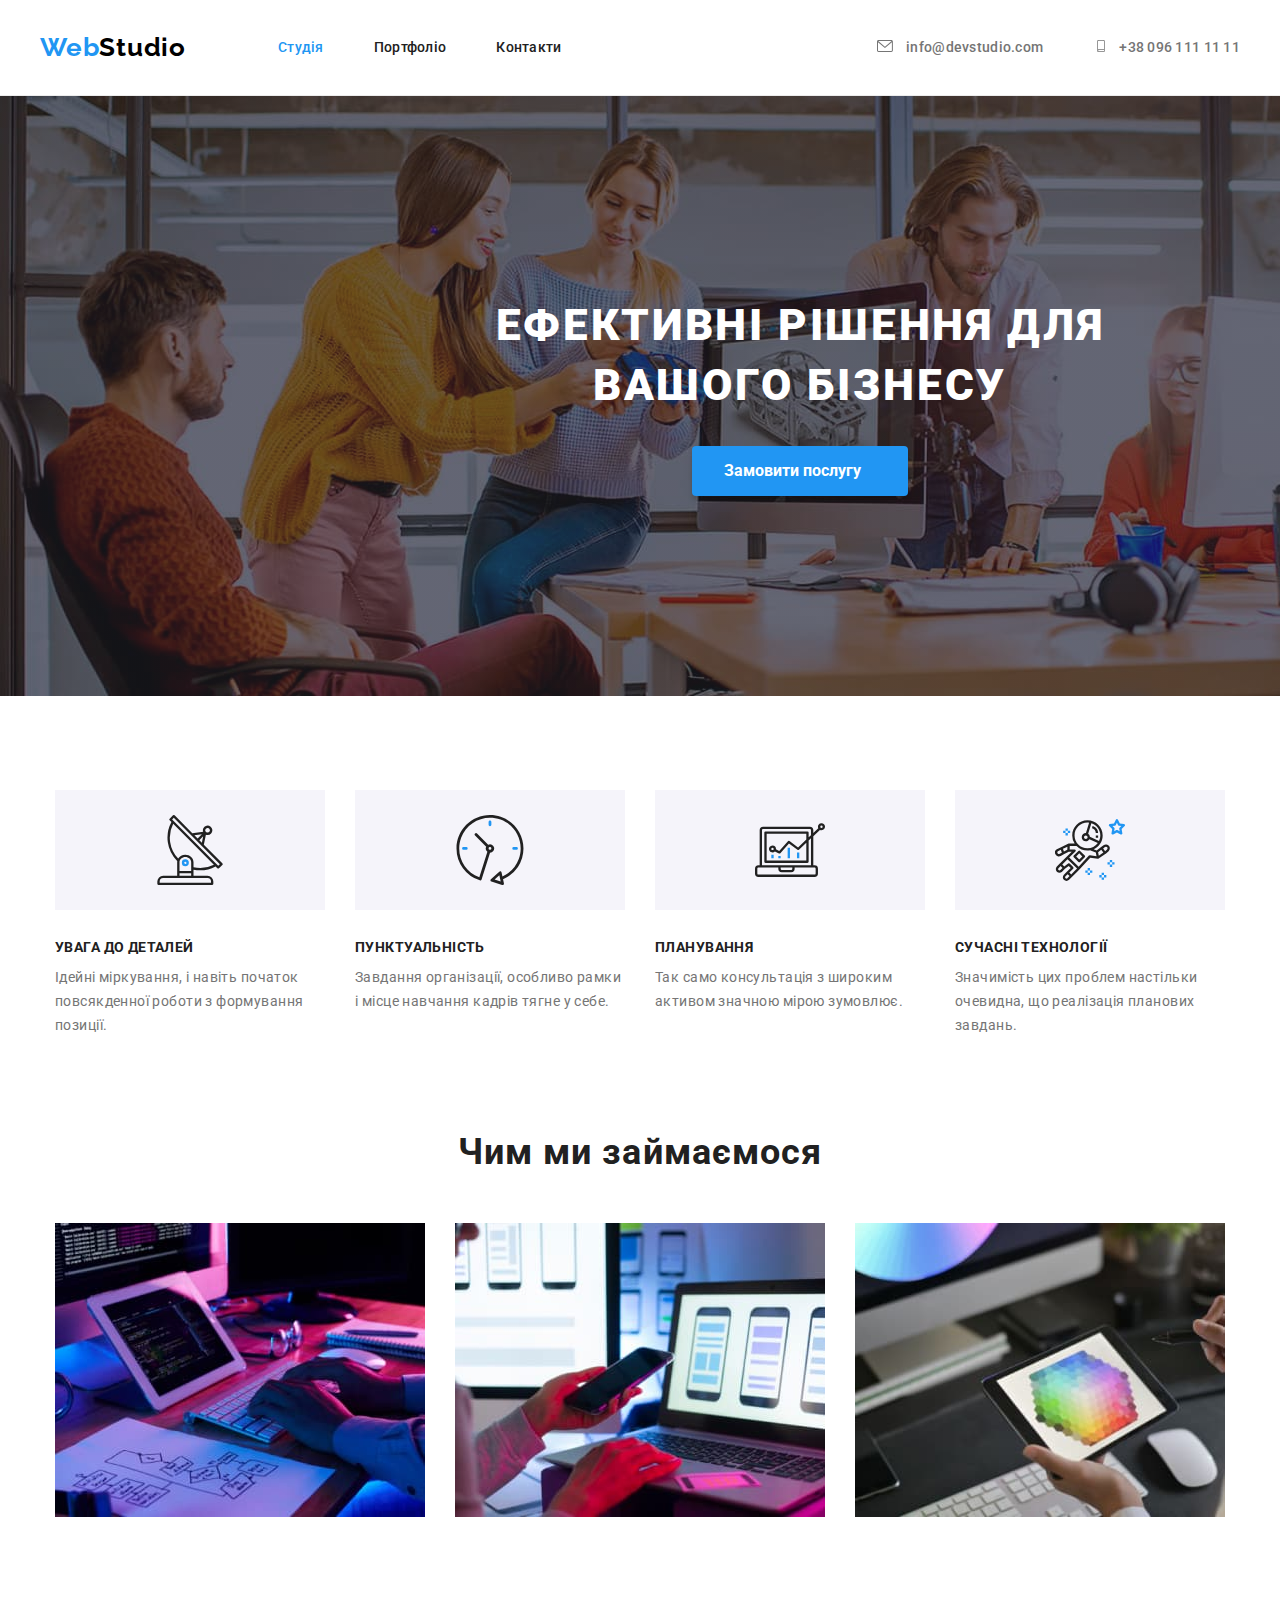
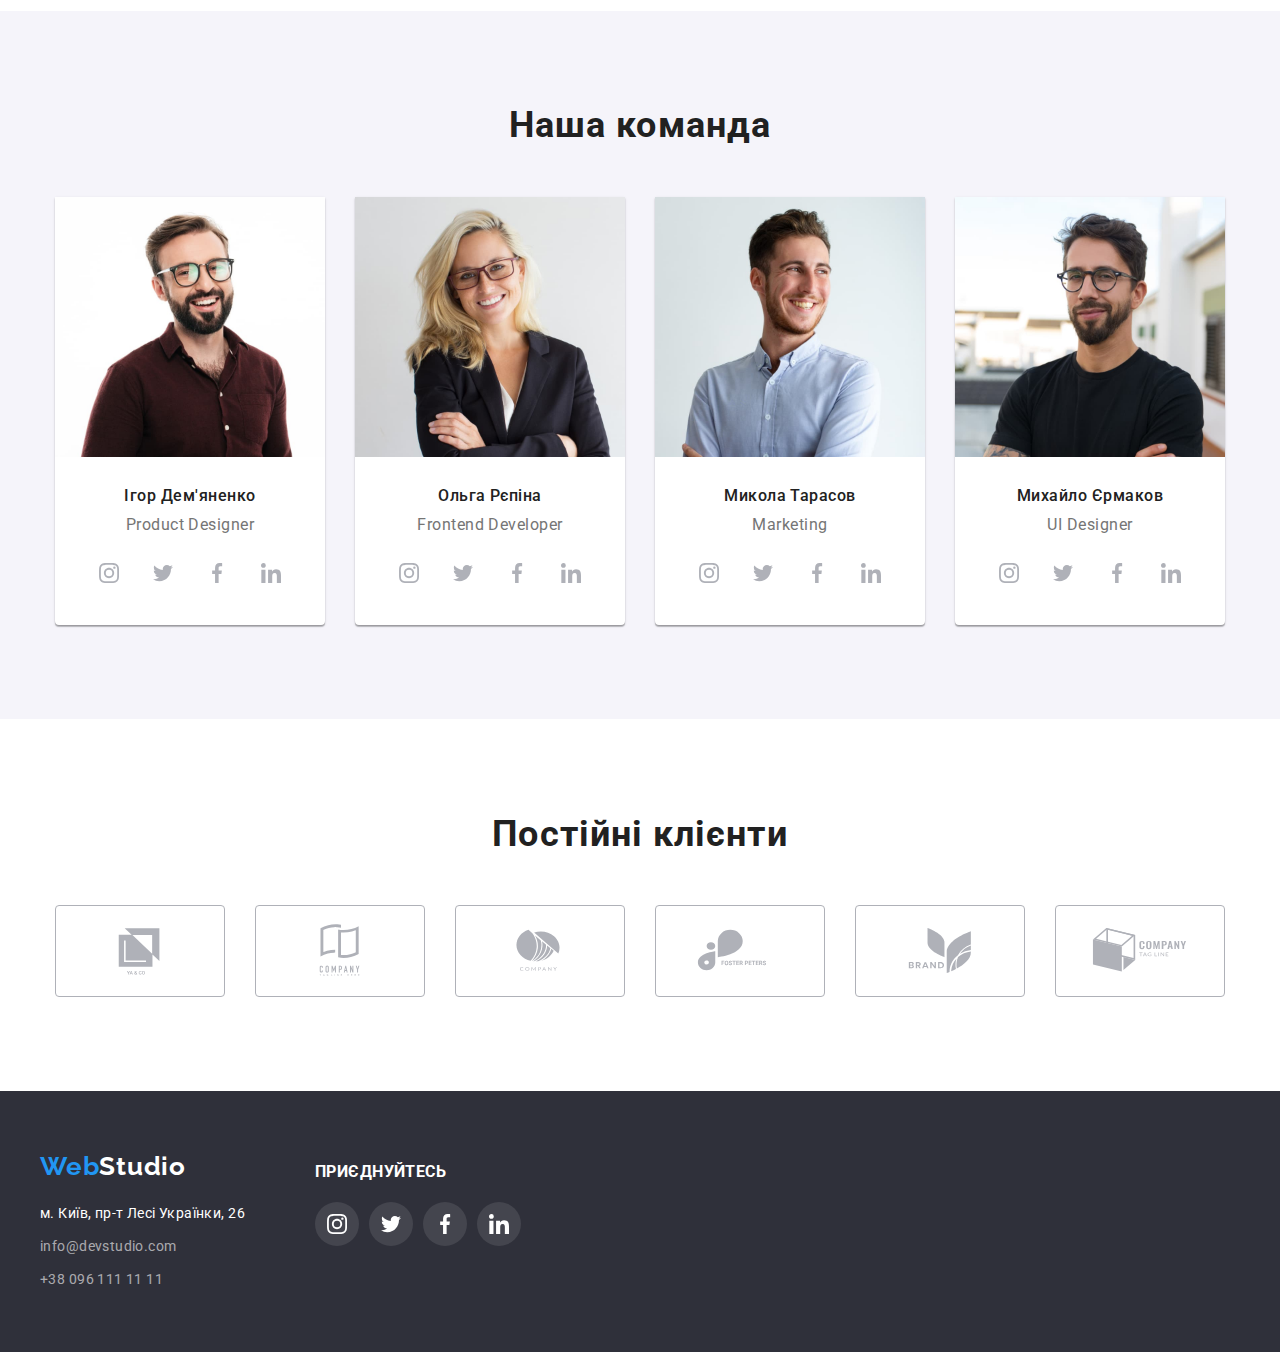
==== index.html @ 9e23d70c "Initial commit" ====
<!DOCTYPE html>
<html lang="uk">
  <head>
    <meta charset="UTF-8" />
    <meta http-equiv="X-UA-Compatible" content="IE=edge" />
    <meta name="viewport" content="width=device-width, initial-scale=1.0" />
    <link 
      rel="stylesheet" 
      href="https://cdnjs.cloudflare.com/ajax/libs/modern-normalize/1.1.0/modern-normalize.min.css 
" 
    />
    <link rel="stylesheet" href="./css/styles.css" />
    <link rel="preconnect" href="https://fonts.googleapis.com" />
    <link rel="preconnect" href="https://fonts.gstatic.com" crossorigin />
    <link
      href="https://fonts.googleapis.com/css2?family=Raleway:wght@700&family=Roboto:wght@400;500;700;900&display=swap"
      rel="stylesheet"
    />
    <title>Студія</title>
  </head>
  <body class="body">
    <header class="header">
      <div class="container header-container">
      <nav class="navigation">
        <a href="/" class="web"><span class="webt">Web</span>Studio</a>
        <ul class="headerlist">
          <li class="nav-item"><a href="./index.html" class="studio current">Студія</a></li>
          <li class="nav-item"><a href="./portfolio.html" class="port">Портфоліо</a></li>
          <li class="nav-item"><a href="" class="cont">Контакти</a></li>
        </ul>
      </nav>
      <ul class="info">
        <li class="nav-item">
          <a href="mailto:info@devstudio.com" class="mail"
            ><svg class="mail-svg" width="16" height="12">
              <use href="./images/icons.svg#mail"></use>
            </svg> info@devstudio.com</a
          >
        </li>
        <li class="nav-item"><a href="tel:+380961111111" class="tel"><svg class="tel-svg" width="16" height="12">
          <use href="./images/icons.svg#tel"></use>
        </svg>+38 096 111 11 11</a></li>
      </ul>
      </div>
    </header>

    <main class="main">
      <section class="main-info">
        <div class="container main-container">
        <h1 class="view">Ефективні рішення для вашого бізнесу</h1>
        <button type="button" class="main-btn">Замовити послугу</button>
        </div>
      </section>

      <section class="benefits">
        <div class="container benefit-container">
        <h2 class="our-benefits">Наші переваги</h2>
        <ul class="benefit-list">
          <li class="benefits-sum">
            <div class="detail">
            <svg class="details" width="70" height="70">
              <use href="./images/icons.svg#antenna"></use>
            </svg>
          </div>
            <h3 class="benefits-title">Увага до деталей</h3>
            <p class="benefits-text">
              Ідейні міркування, і навіть початок повсякденної роботи з
              формування позиції.
            </p>
          </li>
          <li class="benefits-sum">
            <div class="detail">
              <svg class="details" width="70" height="70">
                <use href="./images/icons.svg#clock"></use>
              </svg>
            </div>
            <h3 class="benefits-title">Пунктуальність</h3>
            <p class="benefits-text">
              Завдання організації, особливо рамки і місце навчання кадрів тягне
              у себе.
            </p>
          </li>
          <li class="benefits-sum">
            <div class="detail">
              <svg class="details" width="70" height="70">
                <use href="./images/icons.svg#diagram"></use>
              </svg>
            </div>
            <h3 class="benefits-title">Планування</h3>
            <p class="benefits-text">
              Так само консультація з широким активом значною мірою зумовлює.
            </p>
          </li>
          <li class="benefits-sum">
            <div class="detail">
              <svg class="details" width="70" height="70">
                <use href="./images/icons.svg#astronaut"></use>
              </svg>
            </div>
            <h3 class="benefits-title">Сучасні технології</h3>
            <p class="benefits-text">
              Значимість цих проблем настільки очевидна, що реалізація планових
              завдань.
            </p>
          </li>
        </ul>
        </div>
      </section>

      <section class="images">
        <div class="container images-container">
        <h2 class="images-title">Чим ми займаємося</h2>
        <ul class="images-list">
          <li class="images-text">
            <img
              src="./images/box1.jpg"
              alt="процес кодування"
              width="370"
              height="294"
            />
          </li>
          <li class="images-text">
            <img
              src="./images/box2.jpg"
              alt="аналітика"
              width="370"
              height="294"
            />
          </li>
          <li class="images-text">
            <img
              src="./images/box3.jpg"
              alt="графіка"
              width="370"
              height="294"
            />
          </li>
        </ul>
        </div>
      </section>

      <section class="team">
        <div class="container person-container">
        <h2 class="person-team">Наша команда</h2>
        <ul class="person-list">
          <li class="person-text">
            <img
              src="./images/img1.jpg"
              alt="картка 1"
              width="270"
              height="260"
            />
            <div class="social-cont">
            <h3 class="names">Ігор Дем'яненко</h3>
            <p class="team-text">Product Designer</p>
            <ul class="social">
              <li class="social-item">
                <a class="social-link" href="https://www.instagram.com"
                rel="noreferrer nooppener nofollow"
                target="_blank">
                  <svg class="" width="20" height="20">
                    <use href="./images/icons.svg#instagram"></use>
                  </svg>
                </a>
              </li>
              <li class="social-item">
                <a class="social-link" href="https://www.twitter.com"
                rel="noreferrer nooppener nofollow"
                target="_blank">
                  <svg class="" width="20" height="20">
                    <use href="./images/icons.svg#twitter"></use>
                  </svg>
                </a>
              </li>
              <li class="social-item">
                <a class="social-link" href="https://www.facebook.com"
                rel="noreferrer nooppener nofollow"
                target="_blank">
                  <svg class="" width="20" height="20">
                    <use href="./images/icons.svg#facebook"></use>
                  </svg>
                </a>
              </li>
              <li class="social-item">
                <a class="social-link" href="https://www.linkedin.com"
                rel="noreferrer nooppener nofollow"
                target="_blank">
                  <svg class="" width="20" height="20">
                    <use href="./images/icons.svg#linkedin"></use>
                  </svg>
                </a>
              </li>
            </ul>
          </div>
          </li>
          <li class="person-text">
            <img
              src="./images/img2.jpg"
              alt="картка 2"
              width="270"
              height="260"
            />
            <div class="social-cont">
            <h3 class="names">Ольга Рєпіна</h3>
            <p class="team-text">Frontend Developer</p>
            <ul class="social">
              <li class="social-item">
                <a class="social-link" href="https://www.instagram.com"
                rel="noreferrer nooppener nofollow"
                target="_blank">
                  <svg class="" width="20" height="20">
                    <use href="./images/icons.svg#instagram"></use>
                  </svg>
                </a>
              </li>
              <li class="social-item">
                <a class="social-link" href="https://www.twitter.com"
                rel="noreferrer nooppener nofollow"
                target="_blank">
                  <svg class="" width="20" height="20">
                    <use href="./images/icons.svg#twitter"></use>
                  </svg>
                </a>
              </li>
              <li class="social-item">
                <a class="social-link" href="https://www.facebook.com"
                rel="noreferrer nooppener nofollow"
                target="_blank">
                  <svg class="" width="20" height="20">
                    <use href="./images/icons.svg#facebook"></use>
                  </svg>
                </a>
              </li>
              <li class="social-item">
                <a class="social-link" href="https://www.linkedin.com"
                rel="noreferrer nooppener nofollow"
                target="_blank">
                  <svg class="" width="20" height="20">
                    <use href="./images/icons.svg#linkedin"></use>
                  </svg>
                </a>
              </li>
            </ul>
          </div>
          </li>
          <li class="person-text">
            <img
              src="./images/img3.jpg"
              alt="картка 3"
              width="270"
              height="260"
            />
            <div class="social-cont">
            <h3 class="names">Микола Тарасов</h3>
            <p class="team-text">Marketing</p>
            <ul class="social">
              <li class="social-item">
                <a class="social-link" href="https://www.instagram.com"
                rel="noreferrer nooppener nofollow"
                target="_blank">
                  <svg class="" width="20" height="20">
                    <use href="./images/icons.svg#instagram"></use>
                  </svg>
                </a>
              </li>
              <li class="social-item">
                <a class="social-link" href="https://www.twitter.com"
                rel="noreferrer nooppener nofollow"
                target="_blank">
                  <svg class="" width="20" height="20">
                    <use href="./images/icons.svg#twitter"></use>
                  </svg>
                </a>
              </li>
              <li class="social-item">
                <a class="social-link" href="https://www.facebook.com"
                rel="noreferrer nooppener nofollow"
                target="_blank">
                  <svg class="" width="20" height="20">
                    <use href="./images/icons.svg#facebook"></use>
                  </svg>
                </a>
              </li>
              <li class="social-item">
                <a class="social-link" href="https://www.linkedin.com"
                rel="noreferrer nooppener nofollow"
                target="_blank">
                  <svg class="" width="20" height="20">
                    <use href="./images/icons.svg#linkedin"></use>
                  </svg>
                </a>
              </li>
            </ul>
          </div>
          </li>
          <li class="person-text">
            <img
              src="./images/img4.jpg"
              alt="картка 4"
              width="270"
              height="260"
            />
            <div class="social-cont">
            <h3 class="names">Михайло Єрмаков</h3>
            <p class="team-text">UI Designer</p>
            <ul class="social">
              <li class="social-item">
                <a class="social-link" href="https://www.instagram.com"
                rel="noreferrer nooppener nofollow"
                target="_blank">
                  <svg class="" width="20" height="20">
                    <use href="./images/icons.svg#instagram"></use>
                  </svg>
                </a>
              </li>
              <li class="social-item">
                <a class="social-link" href="https://www.twitter.com"
                rel="noreferrer nooppener nofollow"
                target="_blank">
                  <svg class="" width="20" height="20">
                    <use href="./images/icons.svg#twitter"></use>
                  </svg>
                </a>
              </li>
              <li class="social-item">
                <a class="social-link" href="https://www.facebook.com"
                rel="noreferrer nooppener nofollow"
                target="_blank">
                  <svg class="" width="20" height="20">
                    <use href="./images/icons.svg#facebook"></use>
                  </svg>
                </a>
              </li>
              <li class="social-item">
                <a class="social-link" href="https://www.linkedin.com"
                rel="noreferrer nooppener nofollow"
                target="_blank">
                  <svg class="" width="20" height="20">
                    <use href="./images/icons.svg#linkedin"></use>
                  </svg>
                </a>
              </li>
            </ul>
          </div>
          </li>
        </ul>
        </div>
      </section>

<section class="clients">
  <h2 class="clients-title">Постійні клієнти</h2>
  <div class="clients-cont">
  <ul class="clients-list">
    <li class="clients-item">
      <a class="clients-link" href="">
        <svg width="106" height="60">
          <use href="./images/icons.svg#logo"></use>
        </svg>
      </a>
    </li>
    <li class="clients-item">
      <a class="clients-link" href="">
        <svg width="106" height="60">
          <use href="./images/icons.svg#logo-1"></use>
        </svg>
      </a>
    </li>
    <li class="clients-item">
      <a class="clients-link" href="">
        <svg width="106" height="60">
          <use href="./images/icons.svg#logo-2"></use>
        </svg>
      </a>
    </li>
    <li class="clients-item">
      <a class="clients-link" href="">
        <svg width="106" height="60">
          <use href="./images/icons.svg#logo-3"></use>
        </svg>
      </a>
    </li>
    <li class="clients-item">
      <a class="clients-link" href="">
        <svg width="106" height="60">
          <use href="./images/icons.svg#logo-4"></use>
        </svg>
      </a>
    </li>
    <li class="clients-item">
      <a class="clients-link" href="">
        <svg width="106" height="60">
          <use href="./images/icons.svg#logo-5"></use>
        </svg>
      </a>
    </li>
  </ul>
  </div>
</section>

  </main>



    <footer class="footer">
      <div class="container footer-container">
      <address class="footer-address">
        <a href="" class="footer-web"><span class="webt">Web</span>Studio</a>
        <ul class="footer-nav">
          <li class="footer-text">
            <a
              href="https://goo.gl/maps/LbcGju75ScbFFyYE7"
              target="_blank"
              rel="noferrer noopenner nofollow"
              class="footer-text"
              >м. Київ, пр-т Лесі Українки, 26</a
            >
          </li>
          <li class="footer-text">
            <a href="mailto:info@devstudio.com" class="footer-mail"
              >info@devstudio.com</a
            >
          </li>
          <li class="footer-text">
            <a href="tel:+380961111111" class="footer-tel">+38 096 111 11 11</a>
          </li>
        </ul>
      </address>
      <div class="footer-cont">
        <h3 class="footer-title">приєднуйтесь</h3>
          <ul class="footer-list">
            <li class="footer-item">
              <a class="footer-link" href="https://www.instagram.com"
              rel="noreferrer nooppener nofollow"
              target="_blank">
                <svg width="20" height="20">
                  <use href="./images/icons.svg#instagram"></use>
                </svg>
              </a>
            </li>
            <li class="footer-item">
              <a class="footer-link" href="https://www.twitter.com"
              rel="noreferrer nooppener nofollow"
              target="_blank">
                <svg width="20" height="20">
                  <use href="./images/icons.svg#twitter"></use>
                </svg>
              </a>
            </li>
            <li class="footer-item">
              <a class="footer-link" href="https://www.facebook.com"
              rel="noreferrer nooppener nofollow"
              target="_blank">
                <svg width="20" height="20">
                  <use href="./images/icons.svg#facebook"></use>
                </svg>
              </a>
            </li>
            <li class="footer-item">
              <a class="footer-link" href="https://www.linkedin.com"
              rel="noreferrer nooppener nofollow"
              target="_blank">
                <svg width="20" height="20">
                  <use href="./images/icons.svg#linkedin"></use>
                </svg>
              </a>
            </li>
          </ul>
        
      </div>
      </div>
    </footer>
  </body>
</html>
---- css/styles.css ----
:root {
  /* Кольори макету */

  --main-clr: #2196f3;
  --dark-grey-clr: #2f303a;
  --light-clr: #f5f5f5;
  --light-grey-clr: #f5f4fa;
  --grey-txt-clr: #757575;
  --dark-txt-clr: #212121;
  --light-txt-clr: #ffffff;
  --foot-grey-clr: rgba(255, 255, 255, 0.6);
  --dark-clr: #000000;
  --btn-clr: #188ce8;
  --icon-color: #afb1b8;

  /* Шрифти макету */

  --main-font: "Roboto", sans-serif;
  --logo-font: "Raleway", sans-serif;
}

h1,
h2,
h3,
h4,
h5,
h6,
p,
ul {
  margin: 0;
}

img {
  display: block;
}

.container {
  width: 1200px;
  padding-left: 15px;
  padding-right: 15px;
  margin: 0 auto;
}

.navigation,
.info {
  display: flex;
  align-items: center;
}

.navigation {
  margin-right: auto;
}

.body {
  font-family: "Roboto", sans-serif;
  color: var(--grey-txt-clr);
  font-size: 14px;
  letter-spacing: 0.03em;
}

.header {
  border-bottom: 1px solid #ececec;
}

.header-container {
  display: flex;
  align-items: center;
  margin-right: auto;
  padding: 32px 0;
}

.webt {
  font-family: var(--logo-font);
  font-weight: 700;
  font-size: 26px;
  line-height: 1.19;
  /* identical to box height */

  letter-spacing: 0.03em;

  color: var(--main-clr);
}

.web {
  font-family: var(--logo-font);
  font-weight: 700;
  font-size: 26px;
  line-height: 1.19;
  /* identical to box height */

  letter-spacing: 0.03em;
  color: var(--dark-clr);
  text-decoration: none;
  margin-right: 92px;
}

.headerlist,
.info {
  list-style: none;
  display: flex;
  gap: 50px;
  padding: 0;
}

.studio,
.port,
.cont,
.mail,
.tel {
  text-decoration: none;
  color: inherit;
  padding: 32px 0;
}

.studio {
  font-weight: 500;
  font-size: 14px;
  line-height: 1.14;
  letter-spacing: 0.02em;
  color: var(--dark-txt-clr);
  text-decoration: none;
}

.studio.current {
  color: var(--main-clr);
}

.studio:hover {
  color: var(--main-clr);
}

.port {
  font-weight: 500;
  font-size: 14px;
  line-height: 1.14;
  letter-spacing: 0.02em;
  color: var(--dark-txt-clr);
  text-decoration: none;
}

.port.current {
  color: var(--main-clr);
}

.port:hover {
  color: var(--main-clr);
}

.cont {
  font-weight: 500;
  font-size: 14px;
  line-height: 1.14;
  letter-spacing: 0.02em;
  color: var(--dark-txt-clr);
  text-decoration: none;
}

.cont:hover {
  color: var(--main-clr);
}

.mail {
  font-weight: 500;
  font-size: 14px;
  line-height: 1.14;
  letter-spacing: 0.02em;
  color: var(--grey-txt-clr);
  text-decoration: none;
  padding: 32px 0;
  fill: var(--grey-txt-clr);
}

.mail:hover {
  color: var(--main-clr);
  fill: var(--main-clr);
}

.mail-svg {
  margin-right: 10px;
}

.tel {
  font-weight: 500;
  font-size: 14px;
  line-height: 1.14;
  letter-spacing: 0.02em;
  color: var(--grey-txt-clr);
  text-decoration: none;
  padding: 32px 0;
  fill: var(--grey-txt-clr);
}

.tel:hover {
  color: var(--main-clr);
  fill: var(--main-clr);
}

.tel-svg {
  margin-right: 10px;
}

.main-info {
  background-color: var(--dark-grey-clr);
  padding-top: 200px;
  padding-bottom: 200px;
  background-image: linear-gradient(
      rgba(47, 48, 58, 0.4),
      rgba(47, 48, 58, 0.4)
    ),
    url(../images/business.jpg);
  background-size: cover;
  background-position: center;
  background-repeat: no-repeat;
  height: 600px;
  width: 1600px;
  margin: 0 auto;
}

.view {
  font-weight: 900;
  font-size: 44px;
  line-height: 1.36;
  /* or 136% */

  text-align: center;
  letter-spacing: 0.06em;
  text-transform: uppercase;
  color: var(--light-txt-clr);
  flex-wrap: wrap;
  width: 696px;
  margin: 0 auto 30px;
}

.main-btn {
  font-weight: 700;
  font-size: 16px;
  line-height: 1.87;
  /* identical to box height, or 188% */

  display: flex;
  align-items: center;
  text-align: center;
  cursor: pointer;
  color: var(--light-txt-clr);
  background-color: var(--main-clr);
  box-shadow: 0px 4px 4px rgba(0, 0, 0, 0.15);
  border-radius: 4px;
  padding: 10px 32px;
  border: transparent;
  width: 216px;
  margin: 0 auto;
}

.main-btn:hover {
  background-color: var(--btn-clr);
}

.benefit-container {
  display: flex;
}

.benefits {
  padding: 94px 0;
}

.benefit-list {
  display: flex;
  gap: 30px;
  padding-left: 0;
}

.our-benefits {
  display: none;
}

.detail {
  height: 120px;
  background-color: var(--light-grey-clr);
  display: flex;
  justify-content: center;
  align-items: center;
  margin-bottom: 30px;
}

.benefits-sum {
  list-style: none;
  width: 270px;
}

.benefits-title {
  font-weight: 700;
  font-size: 14px;
  line-height: 1.14;
  letter-spacing: 0.03em;
  text-transform: uppercase;
  color: var(--dark-txt-clr);
  text-decoration: none;
  margin-bottom: 10px;
}

.benefits-text {
  font-weight: 400;
  font-size: 14px;
  line-height: 1.71;
  /* or 171% */

  letter-spacing: 0.03em;
  color: var(--grey-txt-clr);
  gap: 30px;
}

.images {
  padding-bottom: 94px;
}

.images-container {
  display: flex;
  flex-direction: column;
  justify-content: center;
  align-items: center;
}

.images-title {
  font-weight: 700;
  font-size: 36px;
  line-height: 1.16;
  text-align: center;
  letter-spacing: 0.03em;
  color: var(--dark-txt-clr);
  margin-bottom: 50px;
}

.images-list {
  list-style: none;
  display: flex;
  gap: 30px;
  padding: 0;
}
.team {
  background-color: var(--light-grey-clr);
}

.person-container {
  padding-top: 94px;
  padding-bottom: 94px;
}

.person-list {
  list-style: none;
  display: flex;
  gap: 30px;
  padding: 0;
}

.person-team {
  font-weight: 700;
  font-size: 36px;
  line-height: 1.16;
  text-align: center;
  letter-spacing: 0.03em;
  color: var(--dark-txt-clr);
  margin-bottom: 50px;
}

.person-text {
  background-color: #ffffff;
  box-shadow: 0px 1px 3px rgba(0, 0, 0, 0.12), 0px 1px 1px rgba(0, 0, 0, 0.14),
    0px 2px 1px rgba(0, 0, 0, 0.2);
  border-radius: 0px 0px 4px 4px;
}

.names {
  font-weight: 500;
  font-size: 16px;
  line-height: 1.18;
  /* identical to box height */

  text-align: center;
  letter-spacing: 0.03em;
  color: var(--dark-txt-clr);
  margin-bottom: 10px;
}

.team-text {
  font-weight: 400;
  font-size: 16px;
  line-height: 1.18;
  /* identical to box height */

  text-align: center;
  letter-spacing: 0.03em;
  color: var(--grey-txt-clr);
}

.social-cont {
  padding: 30px 0;
}

.social {
  list-style: none;
  display: flex;
  justify-content: center;
  align-items: center;
  padding: 0;
  gap: 10px;
  margin-top: 16px;
}

.social-item {
}

.social-link {
  width: 44px;
  height: 44px;
  background-color: var(--light-txt-clr);
  border-radius: 50%;
  fill: var(--icon-color);
  display: flex;
  justify-content: center;
  align-items: center;
}

.social-link:hover,
.social-link:focus {
  background-color: var(--main-clr);
  fill: var(--light-txt-clr);
}

.clients {
  padding: 94px 0;
}

.clients-title {
  font-weight: 700;
  font-size: 36px;
  line-height: calc(42 / 36);
  text-align: center;
  letter-spacing: 0.03em;
  margin-bottom: 50px;
  color: var(--dark-txt-clr);
}

.clients-list {
  list-style: none;
  display: flex;
  padding: 0;
  gap: 30px;
}

.clients-cont {
  display: flex;
  justify-content: center;
  align-items: center;
}

.clients-item {
}

.clients-link {
  fill: var(--icon-color);
  width: 170px;
  height: 92px;
  border: 1px solid #afb1b8;
  display: flex;
  justify-content: center;
  align-items: center;
  border-radius: 4px;
}

.clients-link:hover,
.clients-link:focus {
  fill: var(--main-clr);
  border: 1px solid var(--main-clr);
}

.footer-container {
  padding: 60px 0;
  display: flex;
}

.footer-address {
  margin-right: 70px;
}

.footer {
  background-color: var(--dark-grey-clr);
}

.footer-web {
  font-family: var(--logo-font);
  font-weight: 700;
  font-size: 26px;
  line-height: 1.19;
  /* identical to box height */

  letter-spacing: 0.03em;
  color: var(--light-txt-clr);
  text-decoration: none;
  display: inline-block;
  margin-bottom: 20px;
  font-style: normal;
}

.footer-nav {
  list-style: none;
  padding-left: 0;
}

.footer-text {
  font-style: normal;
  font-weight: 400;
  font-size: 14px;
  line-height: 1.71;
  /* or 171% */

  letter-spacing: 0.03em;
  color: var(--light-txt-clr);
  text-decoration: none;
  margin-bottom: 9px;
}

.footer-text:last-child {
  margin-bottom: 0px;
}

.footer-text:hover {
  color: var(--main-clr);
}

.footer-mail {
  font-style: normal;
  font-weight: 400;
  font-size: 14px;
  line-height: 1.71;
  /* or 171% */

  letter-spacing: 0.03em;
  color: var(--foot-grey-clr);
  text-decoration: none;
  display: inline-block;
}

.footer-mail:hover {
  color: var(--main-clr);
}

.footer-tel {
  font-style: normal;
  font-weight: 400;
  font-size: 14px;
  line-height: 1.71;
  /* or 171% */

  letter-spacing: 0.03em;
  color: var(--foot-grey-clr);
  text-decoration: none;
}

.footer-tel:hover {
  color: var(--main-clr);
}

.footer-cont {
}

.footer-title {
  text-transform: uppercase;
  padding-top: 12px;
  color: var(--light-txt-clr);
}

.footer-list {
  list-style: none;
  display: flex;
  padding: 0;
  gap: 10px;
  margin-top: 20px;
}

.footer-item {
}

.footer-link {
  width: 44px;
  height: 44px;
  background-color: rgba(255, 255, 255, 0.1);
  border-radius: 50%;
  display: flex;
  justify-content: center;
  align-items: center;
  fill: var(--light-txt-clr);
}

.footer-link:hover,
.footer-link:focus {
  background-color: var(--main-clr);
  fill: var(--light-txt-clr);
}

.section-port {
  padding-top: 94px;
  padding-bottom: 94px;
}

.port-container {
  display: flex;
  flex-direction: column;
  align-items: center;
}

.port-title {
  display: none;
}

.port-btns {
  list-style: none;
  display: flex;
  gap: 8px;
  padding-left: 0;
  margin-bottom: 50px;
}

.port-btn {
  cursor: pointer;
  background-color: var(--light-grey-clr);
  border: 0;
  font-weight: 500;
  font-size: 16px;
  font-family: inherit;
  line-height: 1.62;
  text-align: center;
  letter-spacing: 0.03em;
  border: transparent;
  border-radius: 4px;
  padding: 6px 25px;
  box-shadow: 0px 3px 1px rgba(0, 0, 0, 0.1), 0px 1px 2px rgba(0, 0, 0, 0.08),
    0px 2px 2px rgba(0, 0, 0, 0.12);
}

.port-btn:hover,
.port-btn:focus {
  background-color: var(--main-clr);
  color: var(--light-txt-clr);
}

.port-items {
  display: flex;
  flex-wrap: wrap;
  gap: 30px;
  padding: 0 0 94px;
}

.port-div {
  padding: 20px 24px;
  border-right: 1px solid #eeeeee;
  border-left: 1px solid #eeeeee;
  border-bottom: 1px solid #eeeeee;
}

.port-item {
  background-color: #ffffff;
  border: 0 solid #eeeeee;
  list-style: none;
  width: calc((100% - 60px) / 3);
  padding: 0;
}

.port-link:hover,
.port-link:focus {
  box-shadow: 0px 1px 1px rgba(0, 0, 0, 0.12), 0px 4px 4px rgba(0, 0, 0, 0.06),
    1px 4px 6px rgba(0, 0, 0, 0.16);
}

.port-link {
  display: block;
  text-decoration: none;
  color: var(--dark-txt-clr);
  width: 370px;
}

.port-titles {
  font-weight: 700;
  font-size: 18px;
  line-height: 2;
  letter-spacing: 0.06em;
}

.port-text {
  font-size: 16px;
  line-height: 1.87;
  letter-spacing: 0.03em;
  color: var(--grey-txt-clr);
}
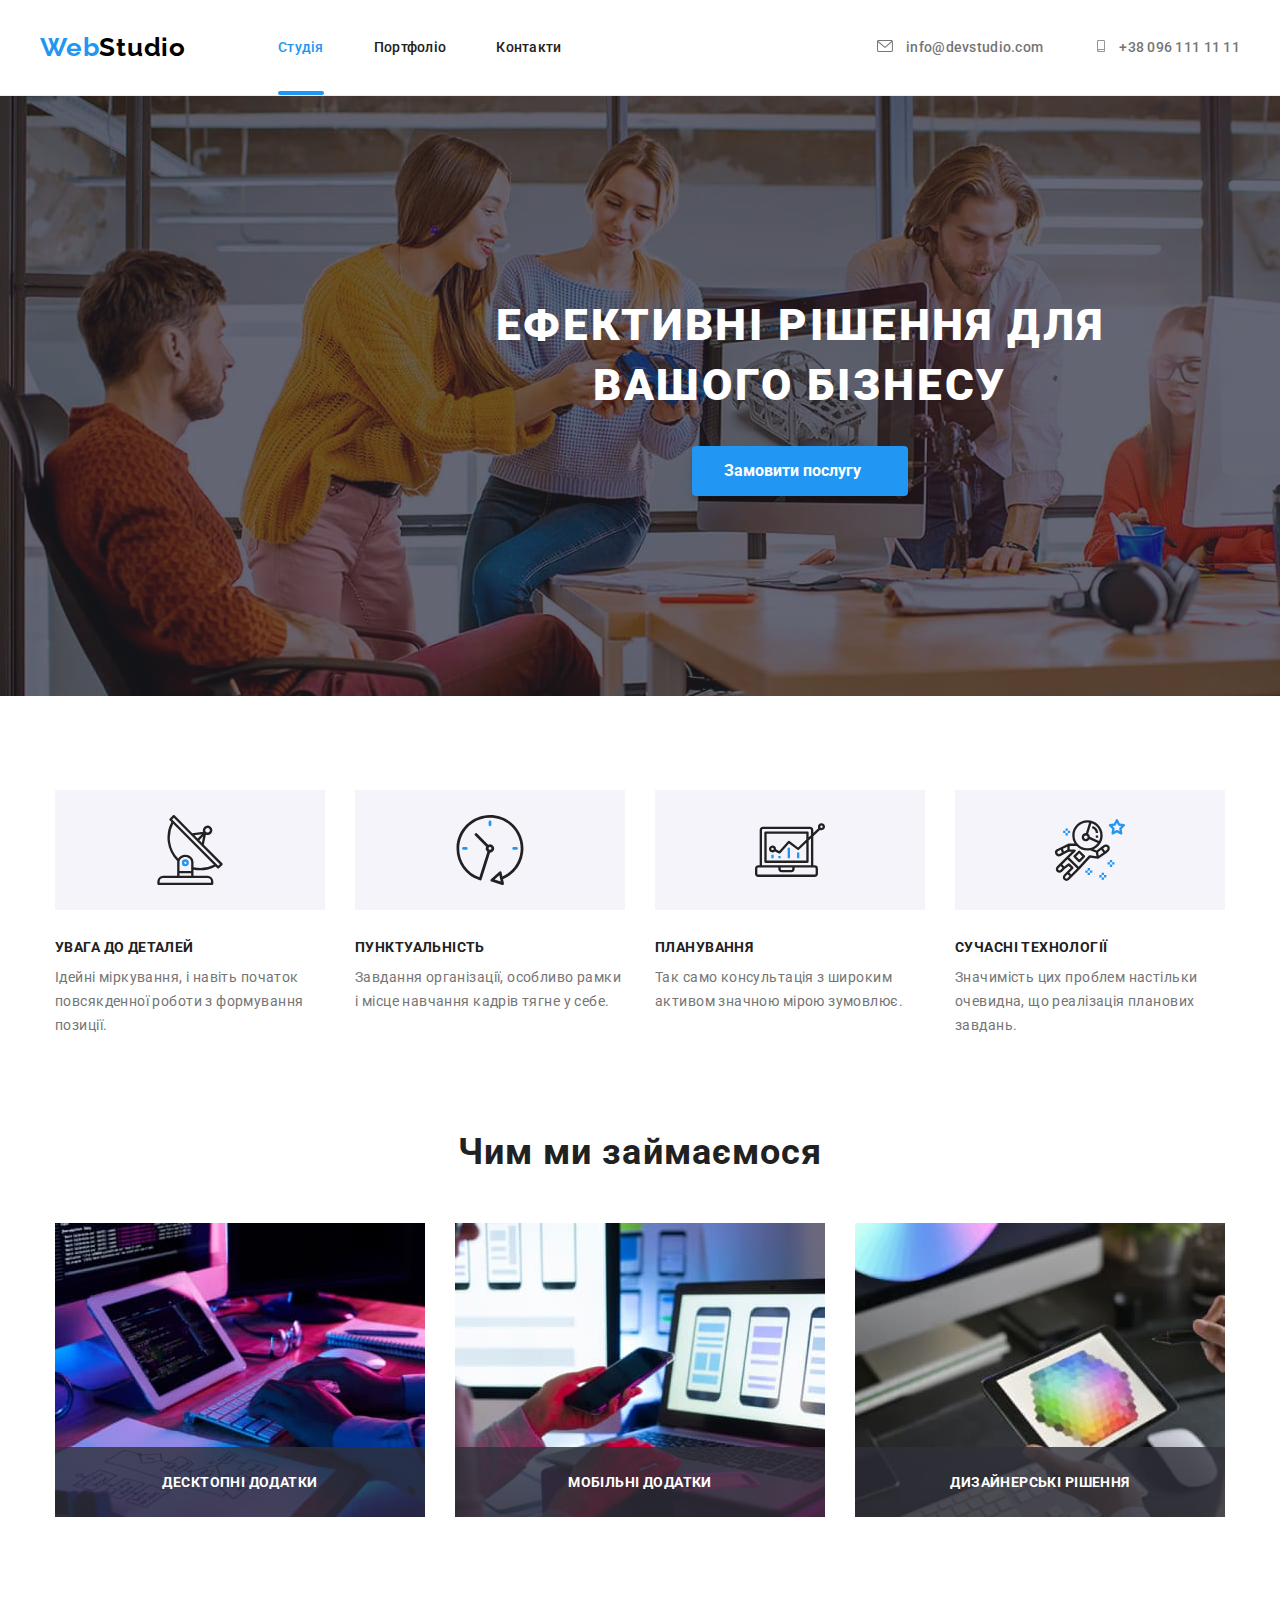
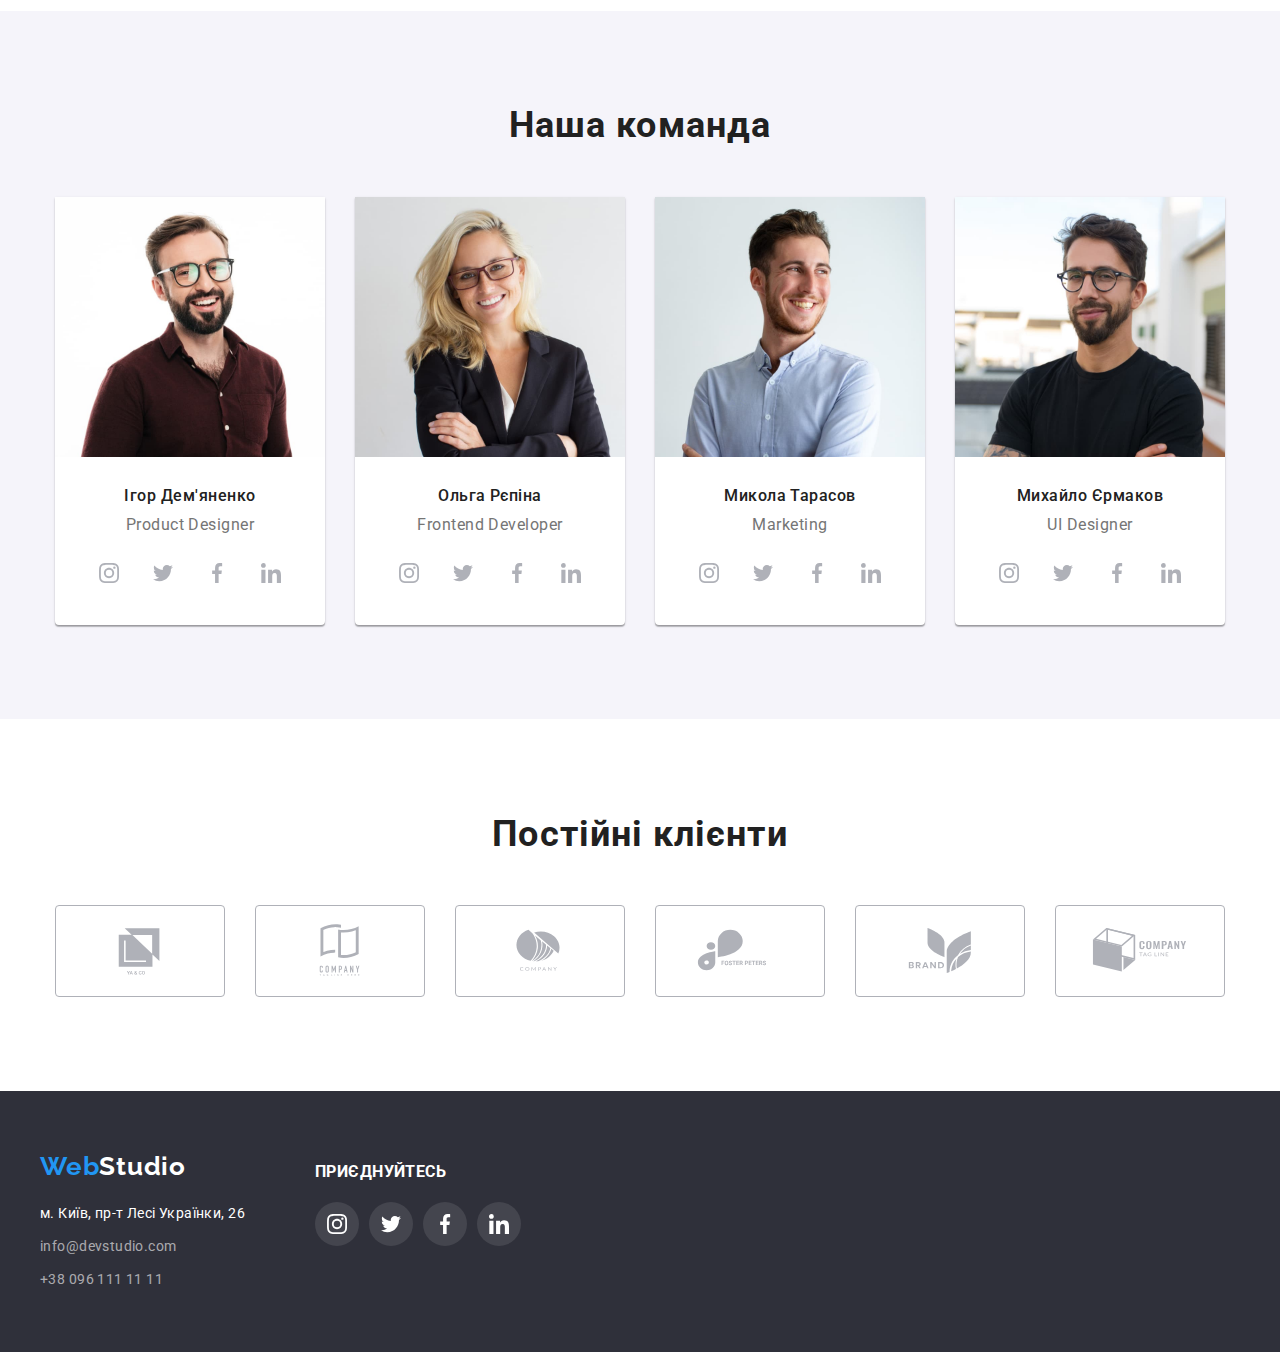
==== commit 51e7036b: "виконано ДЗ" ====
--- a/index.html
+++ b/index.html
@@ -4,10 +4,10 @@
     <meta charset="UTF-8" />
     <meta http-equiv="X-UA-Compatible" content="IE=edge" />
     <meta name="viewport" content="width=device-width, initial-scale=1.0" />
-    <link 
-      rel="stylesheet" 
+    <link
+      rel="stylesheet"
       href="https://cdnjs.cloudflare.com/ajax/libs/modern-normalize/1.1.0/modern-normalize.min.css 
-" 
+"
     />
     <link rel="stylesheet" href="./css/styles.css" />
     <link rel="preconnect" href="https://fonts.googleapis.com" />
@@ -21,453 +21,545 @@
   <body class="body">
     <header class="header">
       <div class="container header-container">
-      <nav class="navigation">
-        <a href="/" class="web"><span class="webt">Web</span>Studio</a>
-        <ul class="headerlist">
-          <li class="nav-item"><a href="./index.html" class="studio current">Студія</a></li>
-          <li class="nav-item"><a href="./portfolio.html" class="port">Портфоліо</a></li>
-          <li class="nav-item"><a href="" class="cont">Контакти</a></li>
+        <nav class="navigation">
+          <a href="/" class="web"><span class="webt">Web</span>Studio</a>
+          <ul class="headerlist">
+            <li class="nav-item">
+              <a href="./index.html" class="studio  current">Студія</a>
+            </li>
+            <li class="nav-item">
+              <a href="./portfolio.html" class="port">Портфоліо</a>
+            </li>
+            <li class="nav-item"><a href="" class="cont">Контакти</a></li>
+          </ul>
+        </nav>
+        <ul class="info">
+          <li class="nav-item">
+            <a href="mailto:info@devstudio.com" class="mail"
+              ><svg class="mail-svg" width="16" height="12">
+                <use href="./images/icons.svg#mail"></use>
+              </svg>
+              info@devstudio.com</a
+            >
+          </li>
+          <li class="nav-item">
+            <a href="tel:+380961111111" class="tel"
+              ><svg class="tel-svg" width="16" height="12">
+                <use href="./images/icons.svg#tel"></use></svg
+              >+38 096 111 11 11</a
+            >
+          </li>
         </ul>
-      </nav>
-      <ul class="info">
-        <li class="nav-item">
-          <a href="mailto:info@devstudio.com" class="mail"
-            ><svg class="mail-svg" width="16" height="12">
-              <use href="./images/icons.svg#mail"></use>
-            </svg> info@devstudio.com</a
-          >
-        </li>
-        <li class="nav-item"><a href="tel:+380961111111" class="tel"><svg class="tel-svg" width="16" height="12">
-          <use href="./images/icons.svg#tel"></use>
-        </svg>+38 096 111 11 11</a></li>
-      </ul>
       </div>
     </header>
 
     <main class="main">
       <section class="main-info">
         <div class="container main-container">
-        <h1 class="view">Ефективні рішення для вашого бізнесу</h1>
-        <button type="button" class="main-btn">Замовити послугу</button>
+          <h1 class="view">Ефективні рішення для вашого бізнесу</h1>
+          <button type="button" class="main-btn" data-modal-open>Замовити послугу</button>
         </div>
       </section>
 
       <section class="benefits">
         <div class="container benefit-container">
-        <h2 class="our-benefits">Наші переваги</h2>
-        <ul class="benefit-list">
-          <li class="benefits-sum">
-            <div class="detail">
-            <svg class="details" width="70" height="70">
-              <use href="./images/icons.svg#antenna"></use>
-            </svg>
-          </div>
-            <h3 class="benefits-title">Увага до деталей</h3>
-            <p class="benefits-text">
-              Ідейні міркування, і навіть початок повсякденної роботи з
-              формування позиції.
-            </p>
-          </li>
-          <li class="benefits-sum">
-            <div class="detail">
-              <svg class="details" width="70" height="70">
-                <use href="./images/icons.svg#clock"></use>
-              </svg>
-            </div>
-            <h3 class="benefits-title">Пунктуальність</h3>
-            <p class="benefits-text">
-              Завдання організації, особливо рамки і місце навчання кадрів тягне
-              у себе.
-            </p>
-          </li>
-          <li class="benefits-sum">
-            <div class="detail">
-              <svg class="details" width="70" height="70">
-                <use href="./images/icons.svg#diagram"></use>
-              </svg>
-            </div>
-            <h3 class="benefits-title">Планування</h3>
-            <p class="benefits-text">
-              Так само консультація з широким активом значною мірою зумовлює.
-            </p>
-          </li>
-          <li class="benefits-sum">
-            <div class="detail">
-              <svg class="details" width="70" height="70">
-                <use href="./images/icons.svg#astronaut"></use>
-              </svg>
-            </div>
-            <h3 class="benefits-title">Сучасні технології</h3>
-            <p class="benefits-text">
-              Значимість цих проблем настільки очевидна, що реалізація планових
-              завдань.
-            </p>
-          </li>
-        </ul>
+          <h2 class="our-benefits">Наші переваги</h2>
+          <ul class="benefit-list">
+            <li class="benefits-sum">
+              <div class="detail">
+                <svg class="details" width="70" height="70">
+                  <use href="./images/icons.svg#antenna"></use>
+                </svg>
+              </div>
+              <h3 class="benefits-title">Увага до деталей</h3>
+              <p class="benefits-text">
+                Ідейні міркування, і навіть початок повсякденної роботи з
+                формування позиції.
+              </p>
+            </li>
+            <li class="benefits-sum">
+              <div class="detail">
+                <svg class="details" width="70" height="70">
+                  <use href="./images/icons.svg#clock"></use>
+                </svg>
+              </div>
+              <h3 class="benefits-title">Пунктуальність</h3>
+              <p class="benefits-text">
+                Завдання організації, особливо рамки і місце навчання кадрів
+                тягне у себе.
+              </p>
+            </li>
+            <li class="benefits-sum">
+              <div class="detail">
+                <svg class="details" width="70" height="70">
+                  <use href="./images/icons.svg#diagram"></use>
+                </svg>
+              </div>
+              <h3 class="benefits-title">Планування</h3>
+              <p class="benefits-text">
+                Так само консультація з широким активом значною мірою зумовлює.
+              </p>
+            </li>
+            <li class="benefits-sum">
+              <div class="detail">
+                <svg class="details" width="70" height="70">
+                  <use href="./images/icons.svg#astronaut"></use>
+                </svg>
+              </div>
+              <h3 class="benefits-title">Сучасні технології</h3>
+              <p class="benefits-text">
+                Значимість цих проблем настільки очевидна, що реалізація
+                планових завдань.
+              </p>
+            </li>
+          </ul>
         </div>
       </section>
 
       <section class="images">
         <div class="container images-container">
-        <h2 class="images-title">Чим ми займаємося</h2>
-        <ul class="images-list">
-          <li class="images-text">
-            <img
-              src="./images/box1.jpg"
-              alt="процес кодування"
-              width="370"
-              height="294"
-            />
-          </li>
-          <li class="images-text">
-            <img
-              src="./images/box2.jpg"
-              alt="аналітика"
-              width="370"
-              height="294"
-            />
-          </li>
-          <li class="images-text">
-            <img
-              src="./images/box3.jpg"
-              alt="графіка"
-              width="370"
-              height="294"
-            />
-          </li>
-        </ul>
+          <h2 class="images-title">Чим ми займаємося</h2>
+          <ul class="images-list">
+            <li class="images-text">
+              <div class="thumb-images">
+                <img
+                  src="./images/box1.jpg"
+                  alt="процес кодування"
+                  width="370"
+                  height="294"
+                />
+                <div class="images-overlay">
+                  <p class="images-text">Десктопні додатки</p>
+                </div>
+              </div>
+            </li>
+            <li class="images-text">
+              <div class="thumb-images">
+                <img
+                  src="./images/box2.jpg"
+                  alt="аналітика"
+                  width="370"
+                  height="294"
+                />
+                <div class="images-overlay">
+                  <p class="images-text">Мобільні додатки</p>
+                </div>
+              </div>
+            </li>
+            <li class="images-text">
+              <div class="thumb-images">
+                <img
+                  src="./images/box3.jpg"
+                  alt="графіка"
+                  width="370"
+                  height="294"
+                />
+                <div class="images-overlay">
+                  <p class="images-text">Дизайнерські рішення</p>
+                </div>
+              </div>
+            </li>
+          </ul>
         </div>
       </section>
 
       <section class="team">
         <div class="container person-container">
-        <h2 class="person-team">Наша команда</h2>
-        <ul class="person-list">
-          <li class="person-text">
-            <img
-              src="./images/img1.jpg"
-              alt="картка 1"
-              width="270"
-              height="260"
-            />
-            <div class="social-cont">
-            <h3 class="names">Ігор Дем'яненко</h3>
-            <p class="team-text">Product Designer</p>
-            <ul class="social">
-              <li class="social-item">
-                <a class="social-link" href="https://www.instagram.com"
-                rel="noreferrer nooppener nofollow"
-                target="_blank">
-                  <svg class="" width="20" height="20">
-                    <use href="./images/icons.svg#instagram"></use>
-                  </svg>
-                </a>
-              </li>
-              <li class="social-item">
-                <a class="social-link" href="https://www.twitter.com"
-                rel="noreferrer nooppener nofollow"
-                target="_blank">
-                  <svg class="" width="20" height="20">
-                    <use href="./images/icons.svg#twitter"></use>
-                  </svg>
-                </a>
-              </li>
-              <li class="social-item">
-                <a class="social-link" href="https://www.facebook.com"
-                rel="noreferrer nooppener nofollow"
-                target="_blank">
-                  <svg class="" width="20" height="20">
-                    <use href="./images/icons.svg#facebook"></use>
-                  </svg>
-                </a>
-              </li>
-              <li class="social-item">
-                <a class="social-link" href="https://www.linkedin.com"
-                rel="noreferrer nooppener nofollow"
-                target="_blank">
-                  <svg class="" width="20" height="20">
-                    <use href="./images/icons.svg#linkedin"></use>
-                  </svg>
-                </a>
-              </li>
-            </ul>
-          </div>
-          </li>
-          <li class="person-text">
-            <img
-              src="./images/img2.jpg"
-              alt="картка 2"
-              width="270"
-              height="260"
-            />
-            <div class="social-cont">
-            <h3 class="names">Ольга Рєпіна</h3>
-            <p class="team-text">Frontend Developer</p>
-            <ul class="social">
-              <li class="social-item">
-                <a class="social-link" href="https://www.instagram.com"
-                rel="noreferrer nooppener nofollow"
-                target="_blank">
-                  <svg class="" width="20" height="20">
-                    <use href="./images/icons.svg#instagram"></use>
-                  </svg>
-                </a>
-              </li>
-              <li class="social-item">
-                <a class="social-link" href="https://www.twitter.com"
-                rel="noreferrer nooppener nofollow"
-                target="_blank">
-                  <svg class="" width="20" height="20">
-                    <use href="./images/icons.svg#twitter"></use>
-                  </svg>
-                </a>
-              </li>
-              <li class="social-item">
-                <a class="social-link" href="https://www.facebook.com"
-                rel="noreferrer nooppener nofollow"
-                target="_blank">
-                  <svg class="" width="20" height="20">
-                    <use href="./images/icons.svg#facebook"></use>
-                  </svg>
-                </a>
-              </li>
-              <li class="social-item">
-                <a class="social-link" href="https://www.linkedin.com"
-                rel="noreferrer nooppener nofollow"
-                target="_blank">
-                  <svg class="" width="20" height="20">
-                    <use href="./images/icons.svg#linkedin"></use>
-                  </svg>
-                </a>
-              </li>
-            </ul>
-          </div>
-          </li>
-          <li class="person-text">
-            <img
-              src="./images/img3.jpg"
-              alt="картка 3"
-              width="270"
-              height="260"
-            />
-            <div class="social-cont">
-            <h3 class="names">Микола Тарасов</h3>
-            <p class="team-text">Marketing</p>
-            <ul class="social">
-              <li class="social-item">
-                <a class="social-link" href="https://www.instagram.com"
-                rel="noreferrer nooppener nofollow"
-                target="_blank">
-                  <svg class="" width="20" height="20">
-                    <use href="./images/icons.svg#instagram"></use>
-                  </svg>
-                </a>
-              </li>
-              <li class="social-item">
-                <a class="social-link" href="https://www.twitter.com"
-                rel="noreferrer nooppener nofollow"
-                target="_blank">
-                  <svg class="" width="20" height="20">
-                    <use href="./images/icons.svg#twitter"></use>
-                  </svg>
-                </a>
-              </li>
-              <li class="social-item">
-                <a class="social-link" href="https://www.facebook.com"
-                rel="noreferrer nooppener nofollow"
-                target="_blank">
-                  <svg class="" width="20" height="20">
-                    <use href="./images/icons.svg#facebook"></use>
-                  </svg>
-                </a>
-              </li>
-              <li class="social-item">
-                <a class="social-link" href="https://www.linkedin.com"
-                rel="noreferrer nooppener nofollow"
-                target="_blank">
-                  <svg class="" width="20" height="20">
-                    <use href="./images/icons.svg#linkedin"></use>
-                  </svg>
-                </a>
-              </li>
-            </ul>
-          </div>
-          </li>
-          <li class="person-text">
-            <img
-              src="./images/img4.jpg"
-              alt="картка 4"
-              width="270"
-              height="260"
-            />
-            <div class="social-cont">
-            <h3 class="names">Михайло Єрмаков</h3>
-            <p class="team-text">UI Designer</p>
-            <ul class="social">
-              <li class="social-item">
-                <a class="social-link" href="https://www.instagram.com"
-                rel="noreferrer nooppener nofollow"
-                target="_blank">
-                  <svg class="" width="20" height="20">
-                    <use href="./images/icons.svg#instagram"></use>
-                  </svg>
-                </a>
-              </li>
-              <li class="social-item">
-                <a class="social-link" href="https://www.twitter.com"
-                rel="noreferrer nooppener nofollow"
-                target="_blank">
-                  <svg class="" width="20" height="20">
-                    <use href="./images/icons.svg#twitter"></use>
-                  </svg>
-                </a>
-              </li>
-              <li class="social-item">
-                <a class="social-link" href="https://www.facebook.com"
-                rel="noreferrer nooppener nofollow"
-                target="_blank">
-                  <svg class="" width="20" height="20">
-                    <use href="./images/icons.svg#facebook"></use>
-                  </svg>
-                </a>
-              </li>
-              <li class="social-item">
-                <a class="social-link" href="https://www.linkedin.com"
-                rel="noreferrer nooppener nofollow"
-                target="_blank">
-                  <svg class="" width="20" height="20">
-                    <use href="./images/icons.svg#linkedin"></use>
-                  </svg>
-                </a>
-              </li>
-            </ul>
-          </div>
-          </li>
-        </ul>
+          <h2 class="person-team">Наша команда</h2>
+          <ul class="person-list">
+            <li class="person-text">
+              <img
+                src="./images/img1.jpg"
+                alt="картка 1"
+                width="270"
+                height="260"
+              />
+              <div class="social-cont">
+                <h3 class="names">Ігор Дем'яненко</h3>
+                <p class="team-text">Product Designer</p>
+                <ul class="social">
+                  <li class="social-item">
+                    <a
+                      class="social-link"
+                      href="https://www.instagram.com"
+                      rel="noreferrer nooppener nofollow"
+                      target="_blank"
+                    >
+                      <svg class="" width="20" height="20">
+                        <use href="./images/icons.svg#instagram"></use>
+                      </svg>
+                    </a>
+                  </li>
+                  <li class="social-item">
+                    <a
+                      class="social-link"
+                      href="https://www.twitter.com"
+                      rel="noreferrer nooppener nofollow"
+                      target="_blank"
+                    >
+                      <svg class="" width="20" height="20">
+                        <use href="./images/icons.svg#twitter"></use>
+                      </svg>
+                    </a>
+                  </li>
+                  <li class="social-item">
+                    <a
+                      class="social-link"
+                      href="https://www.facebook.com"
+                      rel="noreferrer nooppener nofollow"
+                      target="_blank"
+                    >
+                      <svg class="" width="20" height="20">
+                        <use href="./images/icons.svg#facebook"></use>
+                      </svg>
+                    </a>
+                  </li>
+                  <li class="social-item">
+                    <a
+                      class="social-link"
+                      href="https://www.linkedin.com"
+                      rel="noreferrer nooppener nofollow"
+                      target="_blank"
+                    >
+                      <svg class="" width="20" height="20">
+                        <use href="./images/icons.svg#linkedin"></use>
+                      </svg>
+                    </a>
+                  </li>
+                </ul>
+              </div>
+            </li>
+            <li class="person-text">
+              <img
+                src="./images/img2.jpg"
+                alt="картка 2"
+                width="270"
+                height="260"
+              />
+              <div class="social-cont">
+                <h3 class="names">Ольга Рєпіна</h3>
+                <p class="team-text">Frontend Developer</p>
+                <ul class="social">
+                  <li class="social-item">
+                    <a
+                      class="social-link"
+                      href="https://www.instagram.com"
+                      rel="noreferrer nooppener nofollow"
+                      target="_blank"
+                    >
+                      <svg class="" width="20" height="20">
+                        <use href="./images/icons.svg#instagram"></use>
+                      </svg>
+                    </a>
+                  </li>
+                  <li class="social-item">
+                    <a
+                      class="social-link"
+                      href="https://www.twitter.com"
+                      rel="noreferrer nooppener nofollow"
+                      target="_blank"
+                    >
+                      <svg class="" width="20" height="20">
+                        <use href="./images/icons.svg#twitter"></use>
+                      </svg>
+                    </a>
+                  </li>
+                  <li class="social-item">
+                    <a
+                      class="social-link"
+                      href="https://www.facebook.com"
+                      rel="noreferrer nooppener nofollow"
+                      target="_blank"
+                    >
+                      <svg class="" width="20" height="20">
+                        <use href="./images/icons.svg#facebook"></use>
+                      </svg>
+                    </a>
+                  </li>
+                  <li class="social-item">
+                    <a
+                      class="social-link"
+                      href="https://www.linkedin.com"
+                      rel="noreferrer nooppener nofollow"
+                      target="_blank"
+                    >
+                      <svg class="" width="20" height="20">
+                        <use href="./images/icons.svg#linkedin"></use>
+                      </svg>
+                    </a>
+                  </li>
+                </ul>
+              </div>
+            </li>
+            <li class="person-text">
+              <img
+                src="./images/img3.jpg"
+                alt="картка 3"
+                width="270"
+                height="260"
+              />
+              <div class="social-cont">
+                <h3 class="names">Микола Тарасов</h3>
+                <p class="team-text">Marketing</p>
+                <ul class="social">
+                  <li class="social-item">
+                    <a
+                      class="social-link"
+                      href="https://www.instagram.com"
+                      rel="noreferrer nooppener nofollow"
+                      target="_blank"
+                    >
+                      <svg class="" width="20" height="20">
+                        <use href="./images/icons.svg#instagram"></use>
+                      </svg>
+                    </a>
+                  </li>
+                  <li class="social-item">
+                    <a
+                      class="social-link"
+                      href="https://www.twitter.com"
+                      rel="noreferrer nooppener nofollow"
+                      target="_blank"
+                    >
+                      <svg class="" width="20" height="20">
+                        <use href="./images/icons.svg#twitter"></use>
+                      </svg>
+                    </a>
+                  </li>
+                  <li class="social-item">
+                    <a
+                      class="social-link"
+                      href="https://www.facebook.com"
+                      rel="noreferrer nooppener nofollow"
+                      target="_blank"
+                    >
+                      <svg class="" width="20" height="20">
+                        <use href="./images/icons.svg#facebook"></use>
+                      </svg>
+                    </a>
+                  </li>
+                  <li class="social-item">
+                    <a
+                      class="social-link"
+                      href="https://www.linkedin.com"
+                      rel="noreferrer nooppener nofollow"
+                      target="_blank"
+                    >
+                      <svg class="" width="20" height="20">
+                        <use href="./images/icons.svg#linkedin"></use>
+                      </svg>
+                    </a>
+                  </li>
+                </ul>
+              </div>
+            </li>
+            <li class="person-text">
+              <img
+                src="./images/img4.jpg"
+                alt="картка 4"
+                width="270"
+                height="260"
+              />
+              <div class="social-cont">
+                <h3 class="names">Михайло Єрмаков</h3>
+                <p class="team-text">UI Designer</p>
+                <ul class="social">
+                  <li class="social-item">
+                    <a
+                      class="social-link"
+                      href="https://www.instagram.com"
+                      rel="noreferrer nooppener nofollow"
+                      target="_blank"
+                    >
+                      <svg class="" width="20" height="20">
+                        <use href="./images/icons.svg#instagram"></use>
+                      </svg>
+                    </a>
+                  </li>
+                  <li class="social-item">
+                    <a
+                      class="social-link"
+                      href="https://www.twitter.com"
+                      rel="noreferrer nooppener nofollow"
+                      target="_blank"
+                    >
+                      <svg class="" width="20" height="20">
+                        <use href="./images/icons.svg#twitter"></use>
+                      </svg>
+                    </a>
+                  </li>
+                  <li class="social-item">
+                    <a
+                      class="social-link"
+                      href="https://www.facebook.com"
+                      rel="noreferrer nooppener nofollow"
+                      target="_blank"
+                    >
+                      <svg class="" width="20" height="20">
+                        <use href="./images/icons.svg#facebook"></use>
+                      </svg>
+                    </a>
+                  </li>
+                  <li class="social-item">
+                    <a
+                      class="social-link"
+                      href="https://www.linkedin.com"
+                      rel="noreferrer nooppener nofollow"
+                      target="_blank"
+                    >
+                      <svg class="" width="20" height="20">
+                        <use href="./images/icons.svg#linkedin"></use>
+                      </svg>
+                    </a>
+                  </li>
+                </ul>
+              </div>
+            </li>
+          </ul>
         </div>
       </section>
 
-<section class="clients">
-  <h2 class="clients-title">Постійні клієнти</h2>
-  <div class="clients-cont">
-  <ul class="clients-list">
-    <li class="clients-item">
-      <a class="clients-link" href="">
-        <svg width="106" height="60">
-          <use href="./images/icons.svg#logo"></use>
-        </svg>
-      </a>
-    </li>
-    <li class="clients-item">
-      <a class="clients-link" href="">
-        <svg width="106" height="60">
-          <use href="./images/icons.svg#logo-1"></use>
-        </svg>
-      </a>
-    </li>
-    <li class="clients-item">
-      <a class="clients-link" href="">
-        <svg width="106" height="60">
-          <use href="./images/icons.svg#logo-2"></use>
-        </svg>
-      </a>
-    </li>
-    <li class="clients-item">
-      <a class="clients-link" href="">
-        <svg width="106" height="60">
-          <use href="./images/icons.svg#logo-3"></use>
-        </svg>
-      </a>
-    </li>
-    <li class="clients-item">
-      <a class="clients-link" href="">
-        <svg width="106" height="60">
-          <use href="./images/icons.svg#logo-4"></use>
-        </svg>
-      </a>
-    </li>
-    <li class="clients-item">
-      <a class="clients-link" href="">
-        <svg width="106" height="60">
-          <use href="./images/icons.svg#logo-5"></use>
-        </svg>
-      </a>
-    </li>
-  </ul>
-  </div>
-</section>
-
-  </main>
-
-
+      <section class="clients">
+        <h2 class="clients-title">Постійні клієнти</h2>
+        <div class="clients-cont">
+          <ul class="clients-list">
+            <li class="clients-item">
+              <a class="clients-link" href="">
+                <svg width="106" height="60">
+                  <use href="./images/icons.svg#logo"></use>
+                </svg>
+              </a>
+            </li>
+            <li class="clients-item">
+              <a class="clients-link" href="">
+                <svg width="106" height="60">
+                  <use href="./images/icons.svg#logo-1"></use>
+                </svg>
+              </a>
+            </li>
+            <li class="clients-item">
+              <a class="clients-link" href="">
+                <svg width="106" height="60">
+                  <use href="./images/icons.svg#logo-2"></use>
+                </svg>
+              </a>
+            </li>
+            <li class="clients-item">
+              <a class="clients-link" href="">
+                <svg width="106" height="60">
+                  <use href="./images/icons.svg#logo-3"></use>
+                </svg>
+              </a>
+            </li>
+            <li class="clients-item">
+              <a class="clients-link" href="">
+                <svg width="106" height="60">
+                  <use href="./images/icons.svg#logo-4"></use>
+                </svg>
+              </a>
+            </li>
+            <li class="clients-item">
+              <a class="clients-link" href="">
+                <svg width="106" height="60">
+                  <use href="./images/icons.svg#logo-5"></use>
+                </svg>
+              </a>
+            </li>
+          </ul>
+        </div>
+      </section>
+    </main>
 
     <footer class="footer">
       <div class="container footer-container">
-      <address class="footer-address">
-        <a href="" class="footer-web"><span class="webt">Web</span>Studio</a>
-        <ul class="footer-nav">
-          <li class="footer-text">
-            <a
-              href="https://goo.gl/maps/LbcGju75ScbFFyYE7"
-              target="_blank"
-              rel="noferrer noopenner nofollow"
-              class="footer-text"
-              >м. Київ, пр-т Лесі Українки, 26</a
-            >
-          </li>
-          <li class="footer-text">
-            <a href="mailto:info@devstudio.com" class="footer-mail"
-              >info@devstudio.com</a
-            >
-          </li>
-          <li class="footer-text">
-            <a href="tel:+380961111111" class="footer-tel">+38 096 111 11 11</a>
-          </li>
-        </ul>
-      </address>
-      <div class="footer-cont">
-        <h3 class="footer-title">приєднуйтесь</h3>
+        <address class="footer-address">
+          <a href="" class="footer-web"><span class="webt">Web</span>Studio</a>
+          <ul class="footer-nav">
+            <li class="footer-text">
+              <a
+                href="https://goo.gl/maps/LbcGju75ScbFFyYE7"
+                target="_blank"
+                rel="noferrer noopenner nofollow"
+                class="footer-text"
+                >м. Київ, пр-т Лесі Українки, 26</a
+              >
+            </li>
+            <li class="footer-text">
+              <a href="mailto:info@devstudio.com" class="footer-mail"
+                >info@devstudio.com</a
+              >
+            </li>
+            <li class="footer-text">
+              <a href="tel:+380961111111" class="footer-tel"
+                >+38 096 111 11 11</a
+              >
+            </li>
+          </ul>
+        </address>
+        <div class="footer-cont">
+          <h3 class="footer-title">приєднуйтесь</h3>
           <ul class="footer-list">
             <li class="footer-item">
-              <a class="footer-link" href="https://www.instagram.com"
-              rel="noreferrer nooppener nofollow"
-              target="_blank">
+              <a
+                class="footer-link"
+                href="https://www.instagram.com"
+                rel="noreferrer nooppener nofollow"
+                target="_blank"
+              >
                 <svg width="20" height="20">
                   <use href="./images/icons.svg#instagram"></use>
                 </svg>
               </a>
             </li>
             <li class="footer-item">
-              <a class="footer-link" href="https://www.twitter.com"
-              rel="noreferrer nooppener nofollow"
-              target="_blank">
+              <a
+                class="footer-link"
+                href="https://www.twitter.com"
+                rel="noreferrer nooppener nofollow"
+                target="_blank"
+              >
                 <svg width="20" height="20">
                   <use href="./images/icons.svg#twitter"></use>
                 </svg>
               </a>
             </li>
             <li class="footer-item">
-              <a class="footer-link" href="https://www.facebook.com"
-              rel="noreferrer nooppener nofollow"
-              target="_blank">
+              <a
+                class="footer-link"
+                href="https://www.facebook.com"
+                rel="noreferrer nooppener nofollow"
+                target="_blank"
+              >
                 <svg width="20" height="20">
                   <use href="./images/icons.svg#facebook"></use>
                 </svg>
               </a>
             </li>
             <li class="footer-item">
-              <a class="footer-link" href="https://www.linkedin.com"
-              rel="noreferrer nooppener nofollow"
-              target="_blank">
+              <a
+                class="footer-link"
+                href="https://www.linkedin.com"
+                rel="noreferrer nooppener nofollow"
+                target="_blank"
+              >
                 <svg width="20" height="20">
                   <use href="./images/icons.svg#linkedin"></use>
                 </svg>
               </a>
             </li>
           </ul>
-        
-      </div>
+        </div>
       </div>
     </footer>
+    <div class="vector is-hidden" data-modal>
+      <div class="vectored">
+        <button class="vector-btn" data-modal-close>
+        <svg width="18" height="18">
+        <use href="./images/icons.svg#vector"></use>
+      </svg>
+        </button>
+      </div>
+    </div>
+      <script src="./modal.js"></script>
   </body>
 </html>
--- a/css/styles.css
+++ b/css/styles.css
@@ -119,13 +119,30 @@
   letter-spacing: 0.02em;
   color: var(--dark-txt-clr);
   text-decoration: none;
+  position: relative;
+
+  transition-property: color;
+  transition-duration: 250ms;
+  transition-timing-function: cubic-bezier(0.4, 0, 0.2, 1);
 }
 
 .studio.current {
   color: var(--main-clr);
 }
 
-.studio:hover {
+.studio.current::after {
+  content: "";
+  position: absolute;
+  width: 100%;
+  height: 4px;
+  left: 0;
+  bottom: -8px;
+  background-color: var(--main-clr);
+  border-radius: 2px;
+}
+
+.studio:hover,
+.studio:focus {
   color: var(--main-clr);
 }
 
@@ -136,10 +153,26 @@
   letter-spacing: 0.02em;
   color: var(--dark-txt-clr);
   text-decoration: none;
+  position: relative;
+
+  transition-property: color;
+  transition-duration: 250ms;
+  transition-timing-function: cubic-bezier(0.4, 0, 0.2, 1);
 }
 
 .port.current {
   color: var(--main-clr);
+}
+
+.port.current::after {
+  content: "";
+  position: absolute;
+  width: 100%;
+  height: 4px;
+  left: 0;
+  bottom: -8px;
+  background-color: var(--main-clr);
+  border-radius: 2px;
 }
 
 .port:hover {
@@ -153,6 +186,10 @@
   letter-spacing: 0.02em;
   color: var(--dark-txt-clr);
   text-decoration: none;
+
+  transition-property: color;
+  transition-duration: 250ms;
+  transition-timing-function: cubic-bezier(0.4, 0, 0.2, 1);
 }
 
 .cont:hover {
@@ -168,6 +205,10 @@
   text-decoration: none;
   padding: 32px 0;
   fill: var(--grey-txt-clr);
+
+  transition-property: color, fill;
+  transition-duration: 250ms;
+  transition-timing-function: cubic-bezier(0.4, 0, 0.2, 1);
 }
 
 .mail:hover {
@@ -188,6 +229,10 @@
   text-decoration: none;
   padding: 32px 0;
   fill: var(--grey-txt-clr);
+
+  transition-property: color, fill;
+  transition-duration: 250ms;
+  transition-timing-function: cubic-bezier(0.4, 0, 0.2, 1);
 }
 
 .tel:hover {
@@ -249,6 +294,10 @@
   border: transparent;
   width: 216px;
   margin: 0 auto;
+
+  transition-property: background-color;
+  transition-duration: 250ms;
+  transition-timing-function: cubic-bezier(0.4, 0, 0.2, 1);
 }
 
 .main-btn:hover {
@@ -318,6 +367,33 @@
   flex-direction: column;
   justify-content: center;
   align-items: center;
+}
+
+.thumb-images {
+  position: relative;
+}
+
+.images-overlay {
+  position: absolute;
+  width: 100%;
+  height: 70px;
+  display: flex;
+  justify-content: center;
+  align-items: center;
+  color: var(--light-txt-clr);
+  size: 70px;
+  bottom: 0;
+  left: 0;
+  background-color: rgba(47, 48, 58, 0.8);
+}
+
+.images-text {
+  font-weight: 700;
+  font-size: 14px;
+  line-height: 16px;
+  text-align: center;
+  letter-spacing: 0.03em;
+  text-transform: uppercase;
 }
 
 .images-title {
@@ -418,6 +494,10 @@
   display: flex;
   justify-content: center;
   align-items: center;
+
+  transition-property: background-color, fill;
+  transition-duration: 250ms;
+  transition-timing-function: cubic-bezier(0.4, 0, 0.2, 1);
 }
 
 .social-link:hover,
@@ -465,6 +545,10 @@
   justify-content: center;
   align-items: center;
   border-radius: 4px;
+
+  transition-property: fill, border;
+  transition-duration: 250ms;
+  transition-timing-function: cubic-bezier(0.4, 0, 0.2, 1);
 }
 
 .clients-link:hover,
@@ -517,6 +601,10 @@
   color: var(--light-txt-clr);
   text-decoration: none;
   margin-bottom: 9px;
+
+  transition-property: color;
+  transition-duration: 250ms;
+  transition-timing-function: cubic-bezier(0.4, 0, 0.2, 1);
 }
 
 .footer-text:last-child {
@@ -538,6 +626,10 @@
   color: var(--foot-grey-clr);
   text-decoration: none;
   display: inline-block;
+
+  transition-property: color;
+  transition-duration: 250ms;
+  transition-timing-function: cubic-bezier(0.4, 0, 0.2, 1);
 }
 
 .footer-mail:hover {
@@ -554,6 +646,10 @@
   letter-spacing: 0.03em;
   color: var(--foot-grey-clr);
   text-decoration: none;
+
+  transition-property: color;
+  transition-duration: 250ms;
+  transition-timing-function: cubic-bezier(0.4, 0, 0.2, 1);
 }
 
 .footer-tel:hover {
@@ -589,6 +685,10 @@
   justify-content: center;
   align-items: center;
   fill: var(--light-txt-clr);
+
+  transition-property: background-color, fill;
+  transition-duration: 250ms;
+  transition-timing-function: cubic-bezier(0.4, 0, 0.2, 1);
 }
 
 .footer-link:hover,
@@ -635,6 +735,10 @@
   padding: 6px 25px;
   box-shadow: 0px 3px 1px rgba(0, 0, 0, 0.1), 0px 1px 2px rgba(0, 0, 0, 0.08),
     0px 2px 2px rgba(0, 0, 0, 0.12);
+
+  transition-property: background-color, color;
+  transition-duration: 250ms;
+  transition-timing-function: cubic-bezier(0.4, 0, 0.2, 1);
 }
 
 .port-btn:hover,
@@ -676,6 +780,47 @@
   text-decoration: none;
   color: var(--dark-txt-clr);
   width: 370px;
+  transition-property: box-shadow;
+  transition-duration: 250ms;
+  transition-timing-function: cubic-bezier(0.4, 0, 0.2, 1);
+}
+
+.thumb-port {
+  position: relative;
+  overflow: hidden;
+}
+
+.port-link:hover .port-overlay,
+.port-link:focus .port-overlay {
+  transform: translateY(0);
+}
+
+.port-overlay {
+  position: absolute;
+  padding: 0 24px;
+  width: 100%;
+  height: 100%;
+  color: var(--light-txt-clr);
+  top: 0;
+  left: 0;
+  transform: translateY(100%);
+  display: flex;
+  justify-content: center;
+  align-items: center;
+  background-color: rgba(33, 150, 243, 0.9);
+  transition-property: transform;
+  transition-duration: 250ms;
+  transition-timing-function: cubic-bezier(0.4, 0, 0.2, 1);
+}
+
+.overlay-text {
+  font-weight: 400;
+  font-size: 18px;
+  line-height: 28px;
+  /* or 156% */
+
+  letter-spacing: 0.03em;
+  color: var(--light-txt-clr);
 }
 
 .port-titles {
@@ -691,3 +836,48 @@
   letter-spacing: 0.03em;
   color: var(--grey-txt-clr);
 }
+
+.vector {
+  width: 100%;
+  height: 100%;
+  position: fixed;
+  top: 0;
+  left: 0;
+  background-color: rgba(0, 0, 0, 0.2);
+  z-index: 1000;
+  transition-property: visibility, opacity;
+  transition-duration: 250ms;
+  transition-timing-function: cubic-bezier(0.4, 0, 0.2, 1);
+}
+
+.vector-btn {
+  position: absolute;
+  width: 30px;
+  height: 30px;
+  top: 8px;
+  right: 8px;
+  display: flex;
+  justify-content: center;
+  align-items: center;
+  border-radius: 50%;
+  cursor: pointer;
+  border: 1px solid rgba(0, 0, 0, 0.1);
+  background-color: var(--light-txt-clr);
+}
+
+.vector.is-hidden {
+  opacity: 0;
+  pointer-events: none;
+  visibility: hidden;
+}
+
+.vectored {
+  position: absolute; 
+    top: 50%; 
+    left: 50%; 
+    transform: translate(-50%, -50%); 
+    border-radius: 4px; 
+    width: 528px; 
+    height: 581px; 
+    background-color: var(--light-txt-clr);
+}